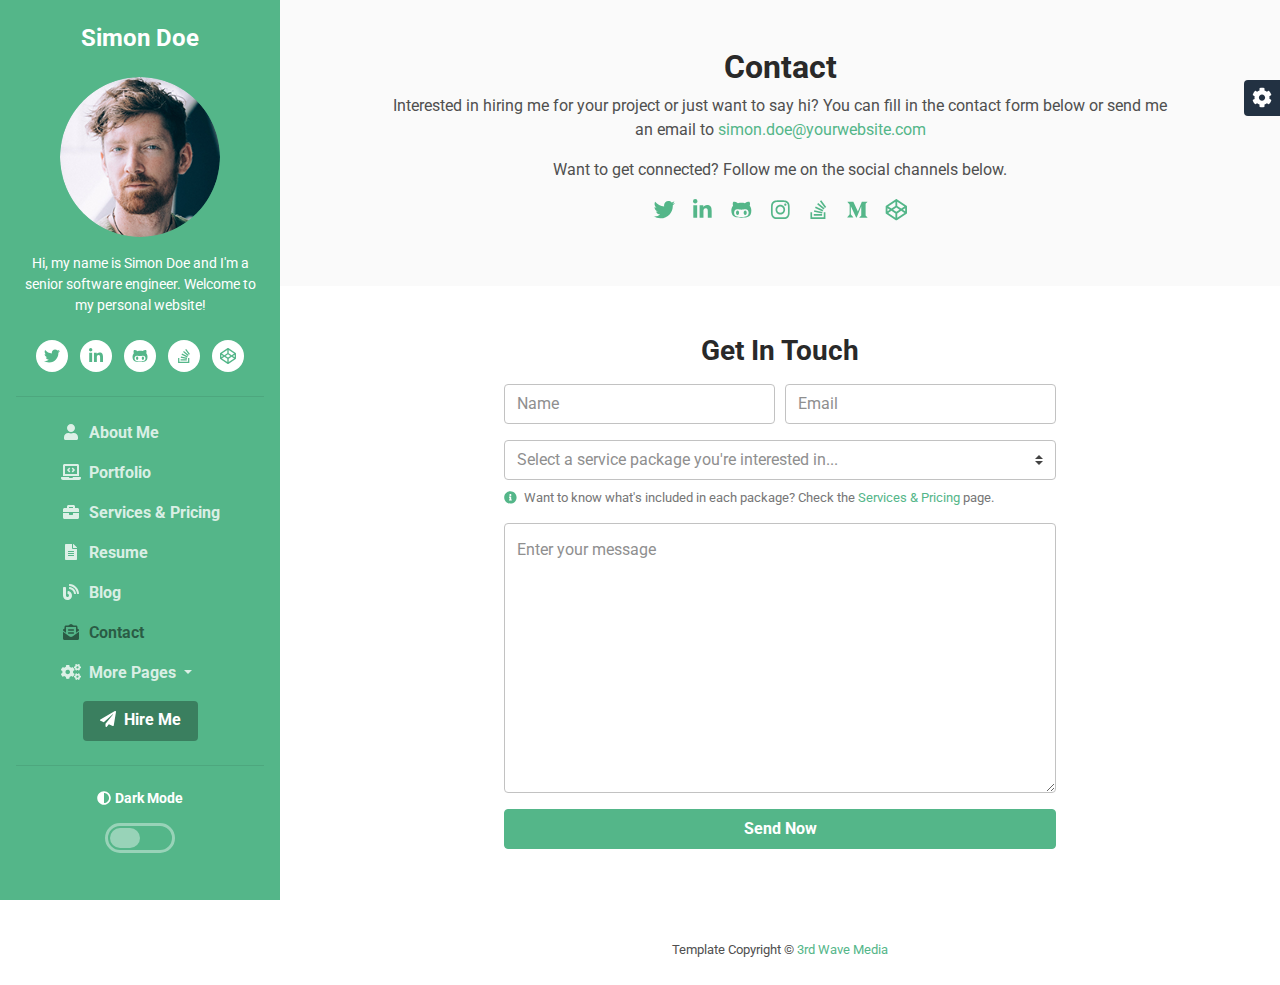
==== contact.html @ d8999572 "- First commit with new theme (non-wordpress)" ====
<!DOCTYPE html>
<html lang="en"> 
<head>
    <title>DevCard - Bootstrap 4 vCard &amp; Portfolio Template For Developers</title>
    
    <!-- Meta -->
    <meta charset="utf-8">
    <meta http-equiv="X-UA-Compatible" content="IE=edge">
    <meta name="viewport" content="width=device-width, initial-scale=1.0">
    <meta name="description" content="DevCard Bootstrap 4 Template">
    <meta name="author" content="Xiaoying Riley at 3rd Wave Media">    
    <link rel="shortcut icon" href="favicon.ico"> 
    
    <!-- Google Fonts -->
	<link href="https://fonts.googleapis.com/css?family=Roboto:300,400,500,700" rel="stylesheet">
    
    <!-- FontAwesome JS -->
    <script defer src="assets/fontawesome/js/all.js"></script>
    
    <!-- Theme CSS -->  
    <link id="theme-style" rel="stylesheet" href="assets/css/theme-1.css">

</head> 

<body>
    
    <header class="header text-center">	    
		<div class="force-overflow">
			<h1 class="blog-name pt-lg-4 mb-0"><a href="index.html">Simon Doe</a></h1>
			
			<nav class="navbar navbar-expand-lg navbar-dark" >
				
				<button class="navbar-toggler" type="button" data-toggle="collapse" data-target="#navigation" aria-controls="navigation" aria-expanded="false" aria-label="Toggle navigation">
					<span class="navbar-toggler-icon"></span>
				</button>
				
				<div id="navigation" class="collapse navbar-collapse flex-column" >
					<div class="profile-section pt-3 pt-lg-0">
						<img class="profile-image mb-3 rounded-circle mx-auto" src="assets/images/profile.png" alt="image" >			
						
						<div class="bio mb-3">Hi, my name is Simon Doe and I'm a senior software engineer. Welcome to my personal website!</div><!--//bio-->
						<ul class="social-list list-inline py-2 mx-auto">
							<li class="list-inline-item"><a href="#"><i class="fab fa-twitter fa-fw"></i></a></li>
							<li class="list-inline-item"><a href="#"><i class="fab fa-linkedin-in fa-fw"></i></a></li>
							<li class="list-inline-item"><a href="#"><i class="fab fa-github-alt fa-fw"></i></a></li>
							<li class="list-inline-item"><a href="#"><i class="fab fa-stack-overflow fa-fw"></i></a></li>
							<li class="list-inline-item"><a href="#"><i class="fab fa-codepen fa-fw"></i></a></li>
						</ul><!--//social-list-->
						<hr> 
					</div><!--//profile-section-->
					
					<ul class="navbar-nav flex-column text-left">
						<li class="nav-item">
							<a class="nav-link" href="index.html"><i class="fas fa-user fa-fw mr-2"></i>About Me</a>
						</li>
						<li class="nav-item">
							<a class="nav-link" href="portfolio.html"><i class="fas fa-laptop-code fa-fw mr-2"></i>Portfolio</a>
						</li>
						<li class="nav-item">
							<a class="nav-link" href="services.html"><i class="fas fa-briefcase fa-fw mr-2"></i>Services &amp; Pricing</a>
						</li>
						<li class="nav-item">
							<a class="nav-link" href="resume.html"><i class="fas fa-file-alt fa-fw mr-2"></i>Resume</a>
						</li>
						<li class="nav-item">
							<a class="nav-link" href="blog-home.html"><i class="fas fa-blog fa-fw mr-2"></i>Blog</a>
						</li>
						<li class="nav-item active">
							<a class="nav-link" href="contact.html"><i class="fas fa-envelope-open-text fa-fw mr-2"></i>Contact<span class="sr-only">(current)</span></a>
						</li>
						<li class="nav-item dropdown">
							<a class="nav-link dropdown-toggle" href="#" id="navbarDropdown" role="button" data-toggle="dropdown" aria-haspopup="true" aria-expanded="false">
								<i class="fas fa-cogs fa-fw mr-2"></i>More Pages
							</a>
							<div class="dropdown-menu" aria-labelledby="navbarDropdown">
								<a class="dropdown-item" href="project.html">Project Page</a>
								<a class="dropdown-item" href="blog-home.html">Blog Home 1</a>
								<a class="dropdown-item" href="blog-home-alt.html">Blog Home 2</a>
								<a class="dropdown-item" href="blog-post.html">Blog Post</a>
							</div>
						</li>
					</ul>
					
					<div class="my-2">
						<a class="btn btn-primary" href="contact.html" target="_blank"><i class="fas fa-paper-plane mr-2"></i>Hire Me</a>
					</div>
					
	
					<div class="dark-mode-toggle text-center w-100">
						<hr class="mb-4">
					    <h4 class="toggle-name mb-3 "><i class="fas fa-adjust mr-1"></i>Dark Mode</h4>
					    
					    <input class="toggle" id="darkmode" type="checkbox">
					    <label class="toggle-btn mx-auto mb-0" for="darkmode"></label>
					    
					</div><!--//dark-mode-toggle-->
				</div>
			</nav>
		</div><!--//force-overflow-->
	</header>
	    
    <div class="main-wrapper">
	    <section class="cta-section theme-bg-light py-5">
		    <div class="container text-center single-col-max-width">
			    <h2 class="heading">Contact</h2>
			    <div class="intro">
			    <p>Interested in hiring me for your project or just want to say hi? You can fill in the contact form below or send me an email to <a href="mailto:#">simon.doe@yourwebsite.com</a></p>
			    <p>Want to get connected? Follow me on the social channels below.</p>
			    <ul class="list-inline mb-0">
		            <li class="list-inline-item mb-3"><a class="twitter" href="#"><i class="fab fa-twitter fa-fw fa-lg"></i></a></li>
		            
	                <li class="list-inline-item mb-3"><a class="linkedin" href="#"><i class="fab fa-linkedin-in fa-fw fa-lg"></i></a></li>
	                <li class="list-inline-item mb-3"><a class="github" href="#"><i class="fab fa-github-alt fa-fw fa-lg"></i></a></li>
	                <li class="list-inline-item"><a class="instagram" href="#"><i class="fab fa-instagram fa-fw fa-lg"></i></a></li>
	                <li class="list-inline-item mb-3"><a class="stack-overflow" href="#"><i class="fab fa-stack-overflow fa-fw fa-lg"></i></a></li>
	                <li class="list-inline-item mb-3"><a class="medium" href="#"><i class="fab fa-medium-m fa-fw fa-lg"></i></a></li>
	                <li class="list-inline-item mb-3"><a class="codepen" href="#"><i class="fab fa-codepen fa-fw fa-lg"></i></a></li>
	                
	                
	                <!--<li class="list-inline-item mb-3"><a class="facebook" href="#"><i class="fab fa-facebook-f fa-fw fa-lg"></i></a></li>-->
	                
	                
	            </ul><!--//social-list-->
			    
			</div><!--//container-->
	    </section>
	    <section class="contact-section px-3 py-5 p-md-5">
		    <div class="container">
			    <form id="contact-form" class="contact-form col-lg-8 mx-lg-auto" method="post" action="">
			        <h3 class="text-center mb-3">Get In Touch</h3>
			        <div class="form-row">                                                           
		                <div class="form-group col-md-6">
		                    <label class="sr-only" for="cname">Name</label>
		                    <input type="text" class="form-control" id="cname" name="name" placeholder="Name" minlength="2" required="" aria-required="true">
		                </div>                    
		                <div class="form-group col-md-6">
		                    <label class="sr-only" for="cemail">Email</label>
		                    <input type="email" class="form-control" id="cemail" name="email" placeholder="Email" required="" aria-required="true">
		                </div>
		                <div class="form-group col-12">
			                <select id="services" class="custom-select" name="services">
								<option selected>Select a service package you're interested in...</option>
								<option value="basic">Basic</option>
								<option value="standard">Standard</option>
								<option value="premium">Premium</option>
								<option value="not sure">Not sure</option>
							</select>
							<small class="form-text text-muted pt-1"><i class="fas fa-info-circle mr-2 text-primary"></i>Want to know what's included in each package? Check the <a href="services.html" target="_blank">Services &amp; Pricing</a> page.</small>
						</div>
		                <div class="form-group col-12">
		                    <label class="sr-only" for="cmessage">Your message</label>
		                    <textarea class="form-control" id="cmessage" name="message" placeholder="Enter your message" rows="10" required="" aria-required="true"></textarea>
		                </div>
		                 <div class="form-group col-12">
		                    <button type="submit" class="btn btn-block btn-primary py-2">Send Now</button>
		                </div>                           
		            </div><!--//form-row-->
		        </form>
		    </div><!--//container-->
	    </section>
	    
	    <footer class="footer text-center py-4">
			<small class="copyright">Template Copyright &copy; <a href="https://themes.3rdwavemedia.com/" target="_blank">3rd Wave Media</a></small>
		</footer>
    
    </div><!--//main-wrapper-->
    
    <!-- *****CONFIGURE STYLE (REMOVE ON YOUR PRODUCTION SITE)****** -->  
	<div id="config-panel" class="config-panel d-none d-lg-block">
		<div class="panel-inner">
			<a id="config-trigger" class="config-trigger config-panel-hide text-center" href="#"><i class="fas fa-cog mx-auto" data-fa-transform="down-6" ></i></a>
			<h5 class="panel-title">Choose Colour</h5>
			<ul id="color-options" class="list-inline mb-0">
				<li class="theme-1 active list-inline-item"><a data-style="assets/css/theme-1.css" href="#"></a></li>
				<li class="theme-2  list-inline-item"><a data-style="assets/css/theme-2.css" href="#"></a></li>
				<li class="theme-3  list-inline-item"><a data-style="assets/css/theme-3.css" href="#"></a></li>
				<li class="theme-4  list-inline-item"><a data-style="assets/css/theme-4.css" href="#"></a></li>
				<li class="theme-5  list-inline-item"><a data-style="assets/css/theme-5.css" href="#"></a></li>
				<li class="theme-6  list-inline-item"><a data-style="assets/css/theme-6.css" href="#"></a></li>
				<li class="theme-7  list-inline-item"><a data-style="assets/css/theme-7.css" href="#"></a></li>
				<li class="theme-8  list-inline-item"><a data-style="assets/css/theme-8.css" href="#"></a></li>
				<li class="theme-9  list-inline-item"><a data-style="assets/css/theme-9.css" href="#"></a></li>
				<li class="theme-10  list-inline-item"><a data-style="assets/css/theme-10.css" href="#"></a></li>
			</ul>
			<a id="config-close" class="close" href="#"><i class="fa fa-times-circle"></i></a>
		</div><!--//panel-inner-->
	</div><!--//configure-panel-->

    <!-- Javascript -->          
    <script src="assets/plugins/jquery-3.4.1.min.js"></script>
    <script src="assets/plugins/popper.min.js"></script> 
    <script src="assets/plugins/bootstrap/js/bootstrap.min.js"></script> 
    
    <!--Page Specific JS -->
    <script type="text/javascript" src="assets/plugins/jquery-validation/jquery.validate.min.js"></script> 

    <!-- Custom JS -->
    <script type="text/javascript" src="assets/js/form.js"></script>
    
    <!-- Dark Mode -->
	<script src="assets/plugins/js-cookie.min.js"></script>
	<script src="assets/js/dark-mode.js"></script>

    <!-- Style Switcher (REMOVE ON YOUR PRODUCTION SITE) -->
    <script src="assets/js/demo/style-switcher.js"></script>     
    

</body>
</html>
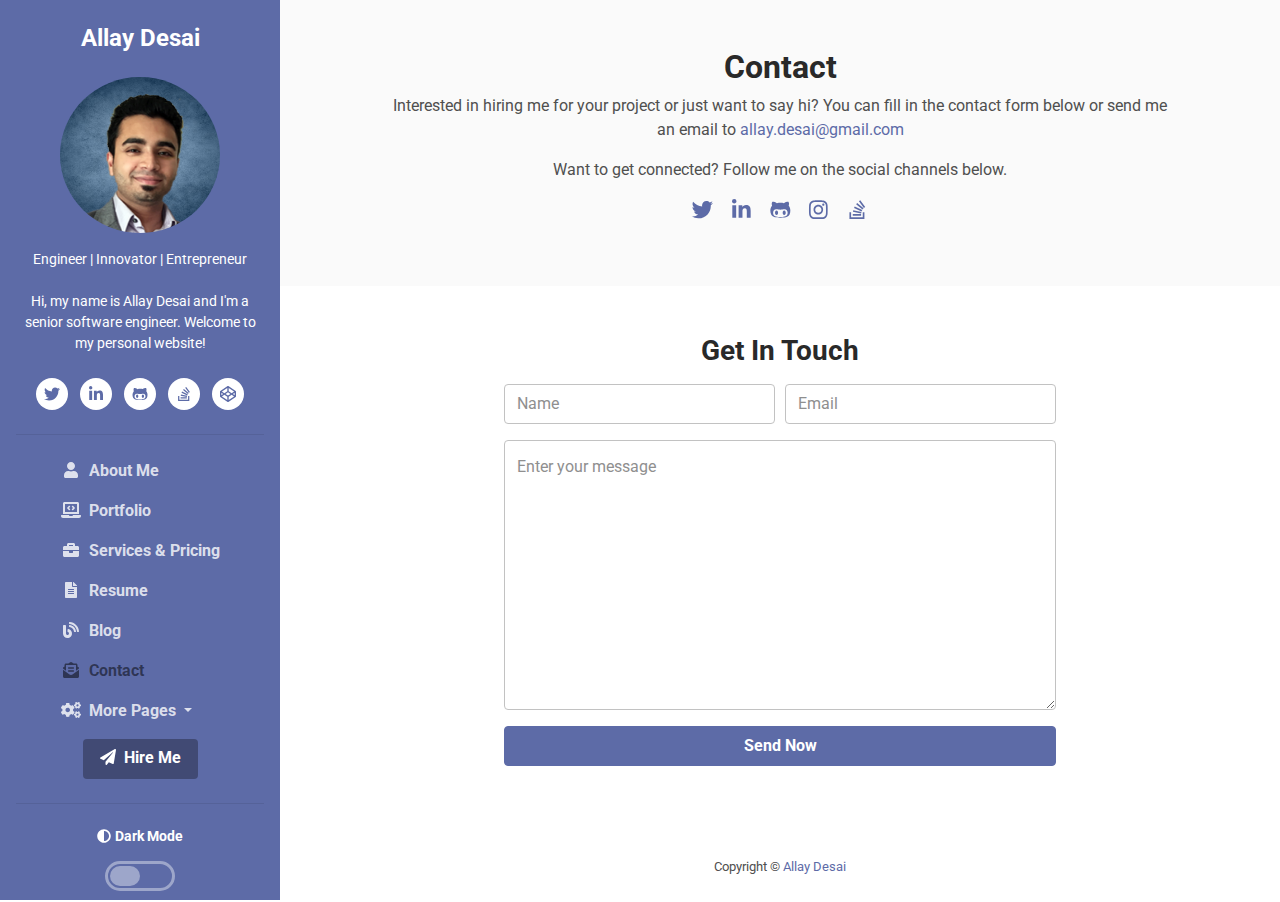
==== commit 3ddbd13c: "Updated contact page Updated nav panel" ====
--- a/contact.html
+++ b/contact.html
@@ -1,15 +1,15 @@
 <!DOCTYPE html>
 <html lang="en"> 
 <head>
-    <title>DevCard - Bootstrap 4 vCard &amp; Portfolio Template For Developers</title>
+    <title>Allay Desai, Engineer | Innovator | Entrepreneur</title>
     
     <!-- Meta -->
     <meta charset="utf-8">
     <meta http-equiv="X-UA-Compatible" content="IE=edge">
     <meta name="viewport" content="width=device-width, initial-scale=1.0">
-    <meta name="description" content="DevCard Bootstrap 4 Template">
-    <meta name="author" content="Xiaoying Riley at 3rd Wave Media">    
-    <link rel="shortcut icon" href="favicon.ico"> 
+    <meta name="description" content="Allay Desai Portfolio">
+    <meta name="author" content="Allay Desai">    
+    <link rel="shortcut icon" href="/assets/images/AD_favicon.png"> 
     
     <!-- Google Fonts -->
 	<link href="https://fonts.googleapis.com/css?family=Roboto:300,400,500,700" rel="stylesheet">
@@ -18,15 +18,15 @@
     <script defer src="assets/fontawesome/js/all.js"></script>
     
     <!-- Theme CSS -->  
-    <link id="theme-style" rel="stylesheet" href="assets/css/theme-1.css">
+    <link id="theme-style" rel="stylesheet" href="assets/css/theme-7_test.css">
 
 </head> 
 
-<body>
+<body class="dark-mode">
     
     <header class="header text-center">	    
 		<div class="force-overflow">
-			<h1 class="blog-name pt-lg-4 mb-0"><a href="index.html">Simon Doe</a></h1>
+			<h1 class="blog-name pt-lg-4 mb-0"><a href="index.html">Allay Desai</a></h1>
 			
 			<nav class="navbar navbar-expand-lg navbar-dark" >
 				
@@ -36,9 +36,9 @@
 				
 				<div id="navigation" class="collapse navbar-collapse flex-column" >
 					<div class="profile-section pt-3 pt-lg-0">
-						<img class="profile-image mb-3 rounded-circle mx-auto" src="assets/images/profile.png" alt="image" >			
+						<img class="profile-image mb-3 rounded-circle mx-auto" src="assets/images/sidepanel_headshot.png" alt="image" >			
 						
-						<div class="bio mb-3">Hi, my name is Simon Doe and I'm a senior software engineer. Welcome to my personal website!</div><!--//bio-->
+						<div class="bio mb-3">Engineer | Innovator | Entrepreneur<br><br>Hi, my name is Allay Desai and I'm a senior software engineer. Welcome to my personal website!</div><!--//bio-->
 						<ul class="social-list list-inline py-2 mx-auto">
 							<li class="list-inline-item"><a href="#"><i class="fab fa-twitter fa-fw"></i></a></li>
 							<li class="list-inline-item"><a href="#"><i class="fab fa-linkedin-in fa-fw"></i></a></li>
@@ -104,17 +104,17 @@
 		    <div class="container text-center single-col-max-width">
 			    <h2 class="heading">Contact</h2>
 			    <div class="intro">
-			    <p>Interested in hiring me for your project or just want to say hi? You can fill in the contact form below or send me an email to <a href="mailto:#">simon.doe@yourwebsite.com</a></p>
+			    <p>Interested in hiring me for your project or just want to say hi? You can fill in the contact form below or send me an email to <a href="mailto:#">allay.desai@gmail.com</a></p>
 			    <p>Want to get connected? Follow me on the social channels below.</p>
 			    <ul class="list-inline mb-0">
 		            <li class="list-inline-item mb-3"><a class="twitter" href="#"><i class="fab fa-twitter fa-fw fa-lg"></i></a></li>
 		            
-	                <li class="list-inline-item mb-3"><a class="linkedin" href="#"><i class="fab fa-linkedin-in fa-fw fa-lg"></i></a></li>
-	                <li class="list-inline-item mb-3"><a class="github" href="#"><i class="fab fa-github-alt fa-fw fa-lg"></i></a></li>
-	                <li class="list-inline-item"><a class="instagram" href="#"><i class="fab fa-instagram fa-fw fa-lg"></i></a></li>
-	                <li class="list-inline-item mb-3"><a class="stack-overflow" href="#"><i class="fab fa-stack-overflow fa-fw fa-lg"></i></a></li>
-	                <li class="list-inline-item mb-3"><a class="medium" href="#"><i class="fab fa-medium-m fa-fw fa-lg"></i></a></li>
-	                <li class="list-inline-item mb-3"><a class="codepen" href="#"><i class="fab fa-codepen fa-fw fa-lg"></i></a></li>
+	                <li class="list-inline-item mb-3"><a class="linkedin" href="https://www.linkedin.com/in/allaydesai/"><i class="fab fa-linkedin-in fa-fw fa-lg"></i></a></li>
+	                <li class="list-inline-item mb-3"><a class="github" href="https://github.com/allaydesai/"><i class="fab fa-github-alt fa-fw fa-lg"></i></a></li>
+	                <li class="list-inline-item"><a class="instagram" href="https://www.instagram.com/abdesai/"><i class="fab fa-instagram fa-fw fa-lg"></i></a></li>
+	                <li class="list-inline-item mb-3"><a class="stack-overflow" href="https://stackoverflow.com/users/5744686/allay-desai"><i class="fab fa-stack-overflow fa-fw fa-lg"></i></a></li>
+	                <!-- <li class="list-inline-item mb-3"><a class="medium" href="#"><i class="fab fa-medium-m fa-fw fa-lg"></i></a></li>
+	                <li class="list-inline-item mb-3"><a class="codepen" href="#"><i class="fab fa-codepen fa-fw fa-lg"></i></a></li> -->
 	                
 	                
 	                <!--<li class="list-inline-item mb-3"><a class="facebook" href="#"><i class="fab fa-facebook-f fa-fw fa-lg"></i></a></li>-->
@@ -137,7 +137,7 @@
 		                    <label class="sr-only" for="cemail">Email</label>
 		                    <input type="email" class="form-control" id="cemail" name="email" placeholder="Email" required="" aria-required="true">
 		                </div>
-		                <div class="form-group col-12">
+		                <!-- <div class="form-group col-12">
 			                <select id="services" class="custom-select" name="services">
 								<option selected>Select a service package you're interested in...</option>
 								<option value="basic">Basic</option>
@@ -146,7 +146,7 @@
 								<option value="not sure">Not sure</option>
 							</select>
 							<small class="form-text text-muted pt-1"><i class="fas fa-info-circle mr-2 text-primary"></i>Want to know what's included in each package? Check the <a href="services.html" target="_blank">Services &amp; Pricing</a> page.</small>
-						</div>
+						</div> -->
 		                <div class="form-group col-12">
 		                    <label class="sr-only" for="cmessage">Your message</label>
 		                    <textarea class="form-control" id="cmessage" name="message" placeholder="Enter your message" rows="10" required="" aria-required="true"></textarea>
@@ -160,13 +160,13 @@
 	    </section>
 	    
 	    <footer class="footer text-center py-4">
-			<small class="copyright">Template Copyright &copy; <a href="https://themes.3rdwavemedia.com/" target="_blank">3rd Wave Media</a></small>
+			<small class="copyright">Copyright &copy; <a href="https://allaydesai.com/" target="_blank">Allay Desai</a></small>
 		</footer>
     
     </div><!--//main-wrapper-->
     
     <!-- *****CONFIGURE STYLE (REMOVE ON YOUR PRODUCTION SITE)****** -->  
-	<div id="config-panel" class="config-panel d-none d-lg-block">
+	<!-- <div id="config-panel" class="config-panel d-none d-lg-block">
 		<div class="panel-inner">
 			<a id="config-trigger" class="config-trigger config-panel-hide text-center" href="#"><i class="fas fa-cog mx-auto" data-fa-transform="down-6" ></i></a>
 			<h5 class="panel-title">Choose Colour</h5>
@@ -184,7 +184,7 @@
 			</ul>
 			<a id="config-close" class="close" href="#"><i class="fa fa-times-circle"></i></a>
 		</div><!--//panel-inner-->
-	</div><!--//configure-panel-->
+	<!-- </div>//configure-panel -->
 
     <!-- Javascript -->          
     <script src="assets/plugins/jquery-3.4.1.min.js"></script>
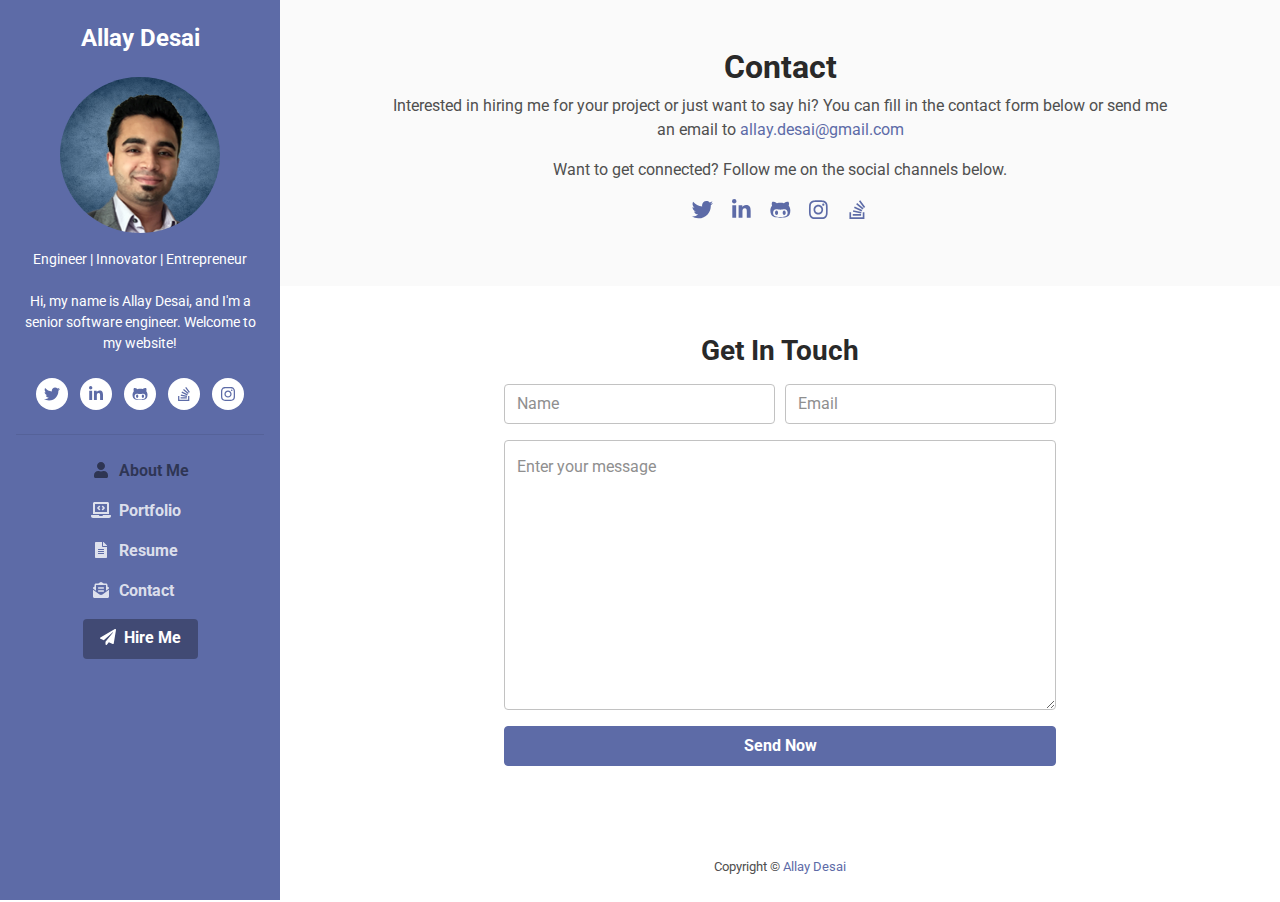
==== commit 2d0a76b9: "Updated nav menu on all pages, Fixed issue with dark mode not working Added links to social media ic" ====
--- a/contact.html
+++ b/contact.html
@@ -38,37 +38,37 @@
 					<div class="profile-section pt-3 pt-lg-0">
 						<img class="profile-image mb-3 rounded-circle mx-auto" src="assets/images/sidepanel_headshot.png" alt="image" >			
 						
-						<div class="bio mb-3">Engineer | Innovator | Entrepreneur<br><br>Hi, my name is Allay Desai and I'm a senior software engineer. Welcome to my personal website!</div><!--//bio-->
+						<div class="bio mb-3">Engineer | Innovator | Entrepreneur<br><br>Hi, my name is Allay Desai, and I'm a senior software engineer. Welcome to my website!</div><!--//bio-->
 						<ul class="social-list list-inline py-2 mx-auto">
-							<li class="list-inline-item"><a href="#"><i class="fab fa-twitter fa-fw"></i></a></li>
-							<li class="list-inline-item"><a href="#"><i class="fab fa-linkedin-in fa-fw"></i></a></li>
-							<li class="list-inline-item"><a href="#"><i class="fab fa-github-alt fa-fw"></i></a></li>
-							<li class="list-inline-item"><a href="#"><i class="fab fa-stack-overflow fa-fw"></i></a></li>
-							<li class="list-inline-item"><a href="#"><i class="fab fa-codepen fa-fw"></i></a></li>
+							<li class="list-inline-item"><a href="https://twitter.com/allay_desai"><i class="fab fa-twitter fa-fw"></i></a></li>
+							<li class="list-inline-item"><a href="https://www.linkedin.com/in/allaydesai/"><i class="fab fa-linkedin-in fa-fw"></i></a></li>
+							<li class="list-inline-item"><a href="https://github.com/allaydesai"><i class="fab fa-github-alt fa-fw"></i></a></li>
+							<li class="list-inline-item"><a href="https://stackoverflow.com/users/5744686/allay-desai"><i class="fab fa-stack-overflow fa-fw"></i></a></li>
+							<li class="list-inline-item"><a href="https://www.instagram.com/abdesai/"><i class="fab fa-instagram fa-fw"></i></a></li>
 						</ul><!--//social-list-->
 						<hr> 
 					</div><!--//profile-section-->
 					
 					<ul class="navbar-nav flex-column text-left">
-						<li class="nav-item">
-							<a class="nav-link" href="index.html"><i class="fas fa-user fa-fw mr-2"></i>About Me</a>
+						<li class="nav-item active">
+							<a class="nav-link" href="index.html"><i class="fas fa-user fa-fw mr-2"></i>About Me<span class="sr-only">(current)</span></a>
 						</li>
 						<li class="nav-item">
 							<a class="nav-link" href="portfolio.html"><i class="fas fa-laptop-code fa-fw mr-2"></i>Portfolio</a>
 						</li>
-						<li class="nav-item">
+						<!-- <li class="nav-item">
 							<a class="nav-link" href="services.html"><i class="fas fa-briefcase fa-fw mr-2"></i>Services &amp; Pricing</a>
-						</li>
+						</li> -->
 						<li class="nav-item">
 							<a class="nav-link" href="resume.html"><i class="fas fa-file-alt fa-fw mr-2"></i>Resume</a>
 						</li>
+						<!-- <li class="nav-item">
+							<a class="nav-link" href="blog-home.html"><i class="fas fa-blog fa-fw mr-2"></i>Blog</a>
+						</li> -->
 						<li class="nav-item">
-							<a class="nav-link" href="blog-home.html"><i class="fas fa-blog fa-fw mr-2"></i>Blog</a>
-						</li>
-						<li class="nav-item active">
-							<a class="nav-link" href="contact.html"><i class="fas fa-envelope-open-text fa-fw mr-2"></i>Contact<span class="sr-only">(current)</span></a>
-						</li>
-						<li class="nav-item dropdown">
+							<a class="nav-link" href="contact.html"><i class="fas fa-envelope-open-text fa-fw mr-2"></i>Contact</a>
+						</li>
+						<!-- <li class="nav-item dropdown">
 							<a class="nav-link dropdown-toggle" href="#" id="navbarDropdown" role="button" data-toggle="dropdown" aria-haspopup="true" aria-expanded="false">
 								<i class="fas fa-cogs fa-fw mr-2"></i>More Pages
 							</a>
@@ -78,7 +78,7 @@
 								<a class="dropdown-item" href="blog-home-alt.html">Blog Home 2</a>
 								<a class="dropdown-item" href="blog-post.html">Blog Post</a>
 							</div>
-						</li>
+						</li> -->
 					</ul>
 					
 					<div class="my-2">
@@ -86,14 +86,15 @@
 					</div>
 					
 	
-					<div class="dark-mode-toggle text-center w-100">
+					<!-- <div class="dark-mode-toggle text-center w-100">
 						<hr class="mb-4">
 					    <h4 class="toggle-name mb-3 "><i class="fas fa-adjust mr-1"></i>Dark Mode</h4>
 					    
 					    <input class="toggle" id="darkmode" type="checkbox">
 					    <label class="toggle-btn mx-auto mb-0" for="darkmode"></label>
 					    
-					</div><!--//dark-mode-toggle-->
+					</div>--><!--//dark-mode-toggle-->
+					 
 				</div>
 			</nav>
 		</div><!--//force-overflow-->
@@ -107,8 +108,7 @@
 			    <p>Interested in hiring me for your project or just want to say hi? You can fill in the contact form below or send me an email to <a href="mailto:#">allay.desai@gmail.com</a></p>
 			    <p>Want to get connected? Follow me on the social channels below.</p>
 			    <ul class="list-inline mb-0">
-		            <li class="list-inline-item mb-3"><a class="twitter" href="#"><i class="fab fa-twitter fa-fw fa-lg"></i></a></li>
-		            
+		            <li class="list-inline-item mb-3"><a class="twitter" href="https://twitter.com/allay_desai"><i class="fab fa-twitter fa-fw fa-lg"></i></a></li>
 	                <li class="list-inline-item mb-3"><a class="linkedin" href="https://www.linkedin.com/in/allaydesai/"><i class="fab fa-linkedin-in fa-fw fa-lg"></i></a></li>
 	                <li class="list-inline-item mb-3"><a class="github" href="https://github.com/allaydesai/"><i class="fab fa-github-alt fa-fw fa-lg"></i></a></li>
 	                <li class="list-inline-item"><a class="instagram" href="https://www.instagram.com/abdesai/"><i class="fab fa-instagram fa-fw fa-lg"></i></a></li>
